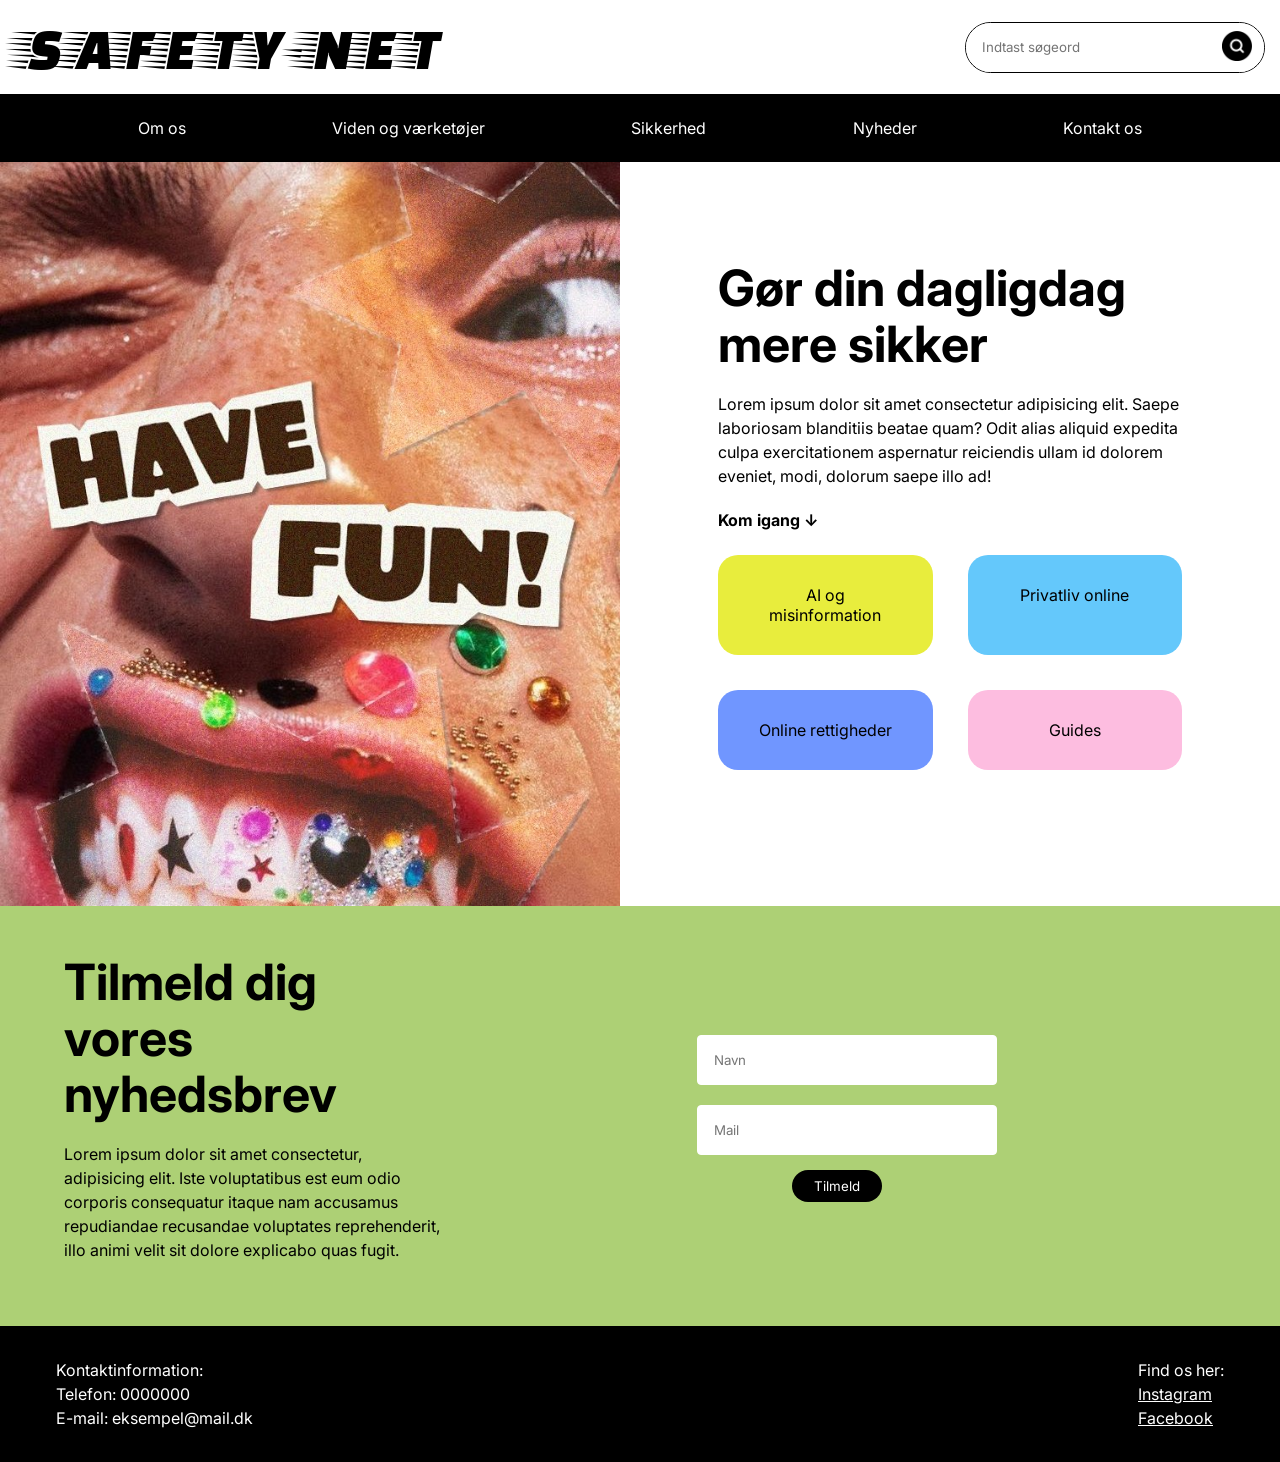
==== index.html @ ba42f917 "hjemmeside final ish" ====
<!DOCTYPE html>
<html lang="da">
<head>
    <meta charset="UTF-8">
    <meta name="viewport" content="width=device-width, initial-scale=1.0">
    <title>Document</title>
    <link rel="stylesheet" href="style.css">

    <link rel="preconnect" href="https://fonts.googleapis.com">
    <link rel="preconnect" href="https://fonts.gstatic.com" crossorigin>
    <link href="https://fonts.googleapis.com/css2?family=Faster+One&display=swap" rel="stylesheet">

    <link rel="preconnect" href="https://fonts.googleapis.com">
    <link rel="preconnect" href="https://fonts.gstatic.com" crossorigin>
    <link href="https://fonts.googleapis.com/css2?family=Inter:ital,opsz,wght@0,14..32,100..900;1,14..32,100..900&display=swap" rel="stylesheet">
</head>
<body>
    <!-- header -->
     <header class="header">
        <h1 class="logo">
        <a href="index.html">SAFETY-NET</a>
        </h1>
        <div class="search">
            <input type="search" placeholder="Indtast søgeord" aria-label="Indtast søgeord">
            <button type="button" aria-label="Søg">
                <img src="billeder/search.png" alt="">
            </button>
        </div>
     </header>

     <!-- navigation -->
      <nav class="navigation" aria-label="Navigation">
        <a href="omos.html">Om os</a>
        <a href="#">Viden og værketøjer</a>
        <a href="#">Sikkerhed</a>
        <a href="#">Nyheder</a>
        <a href="kontakt.html">Kontakt os</a>
      </nav>

      <main>
      <!-- hero halløj -->
       <section class="hero">
        <div class="hero-image">
            <img src="billeder/havefun.jpg" alt="person med tandsmykker og perler på ansigtet laver sjov grimasse, tekst på engelsk siger Have Fun">
        </div>

        <div class="hero-content">
            <div class="hero-text">
                <h2>Gør din dagligdag mere sikker</h2>
                <p>Lorem ipsum dolor sit amet consectetur adipisicing elit. Saepe laboriosam blanditiis beatae quam? Odit alias aliquid expedita culpa exercitationem aspernatur reiciendis ullam id dolorem eveniet, modi, dolorum saepe illo ad!</p> <br>
                <p><b>Kom igang ↓</b></p>
            </div>

            <div class="hero-links">
                <a href="#" class="kasse1">AI og misinformation</a>
                <a href="#" class="kasse2">Privatliv online</a>
                <a href="#" class="kasse3">Online rettigheder</a>
                <a href="#" class="kasse4">Guides</a>
            </div>
        </section>
        </div>

       <!-- nyhedsbrev -->
        <section class="newsletter">
            <div class="newsletter-text">
                <h2>Tilmeld dig vores nyhedsbrev</h2>
                <p>Lorem ipsum dolor sit amet consectetur, adipisicing elit. Iste voluptatibus est eum odio corporis consequatur itaque nam accusamus repudiandae recusandae voluptates reprehenderit, illo animi velit sit dolore explicabo quas fugit.</p>
            </div>

            <div class="newsletter-form">
                <form>
                    <input type="text" placeholder="Navn" aria-label="Navn">
                    <input type="email" placeholder="Mail" aria-label="Mail">
                    <br>
                    <button type="submit">Tilmeld</button>
                </form>
            </div>
        </section>
        </main>


    <!-- footer -->
     <footer class="footer">
        <div class="contact">
            <p>Kontaktinformation:</p>
            <p>
                Telefon: 0000000 <br>
                E-mail: eksempel@mail.dk 
            </p>
        </div>
        <div class="socials">
            <p>Find os her:</p>
            <a href="#">Instagram</a> <br>
            <a href="#">Facebook</a>
        </div>
     </footer>
</body>
</html>
---- style.css ----
*{
    margin: 0;
    box-sizing: border-box;
    font-family: "Inter", sans-serif;
    color: black;
}

html, body{
    height: 100%;
    margin: 0;
}

body{
    display: flex;
    flex-direction: column;
}

.logo a{
    font-family: "Faster One", system-ui;
    font-size: 60px;
    font-weight: lighter;
    text-decoration: none;
}

p{
    line-height: 1.5rem;
}

/* header */
.header{
    display: grid;
    grid-template-columns: 1fr auto;
    align-items: center;
    gap: 20px;
    padding: 15px;
    background-color: white;
}

.search{
    display: flex;
    border: 1px solid black;
    border-radius: 30px;
    overflow: hidden;
    max-width: 300px;
    width: 100%;
}

.search input{
    border: none;
    padding: 0.5rem 1rem;
    outline: none;
    width: 100%;
}

.search button{
    background-color: white;
    border: none;
    padding: 0.5rem 0.75rem;
    cursor: pointer;
}

.search button img{
    width: 30px;
    height: 30px;
    object-fit: contain;
}

/* tilbage knap */
.goback button{
    background-color: white;
    border: none;
    margin: 1.5rem;
}

.goback button:hover{
    cursor: pointer;
}

/* navigation */
.navigation{
    display: flex;
    flex-direction: center;
    flex-wrap: wrap;
    gap: 1.5rem;
    /* ^ unødvendig?? */
    padding: 1.5rem 1rem;
    background-color: black;
    justify-content: space-evenly;
    
}

.navigation a{
    text-decoration: none;
    color: white;
}

.navigation a:hover{
    text-decoration: underline;
}

/* main */
.hero{
    display: grid;
    grid-template-columns: 1fr 2fr;
}

.hero-image img{
    width: 620px;
    height: 100%;
}

.hero-content{
    display: flex;
    flex-direction: column;
    justify-content: right;
    margin: 10%;
    padding: 2rem;
    
}

.hero-text{
    display: flex;
    flex-direction: column;
    text-align: left;
}

h2{
    margin-bottom: 20px;
    line-height: 3.5rem;
    font-size: 50px;
}

.hero-links{
    display: grid;
    grid-template-columns: repeat(2, 1fr);
    grid-template-rows: repeat(auto auto);
    box-sizing: content-box;
    list-style: none;
    margin-top: 5%;
    gap: 35px;
}

.hero-links a{
    text-align: center;
    text-decoration: none;
    color: black;
    padding: 30px;
    border-radius: 20px;
    transition: transform 0.3s ease;
}

.hero-links a:hover{
        transform: scale(1.08);
    }

.kasse1{
    background-color: #E8ED3D;
}

.kasse2{
    background-color: #64C8FB;
}

.kasse3{
    background-color: #7096FF;
}

.kasse4{
    background-color: #FDBDE0;
}

/* nyhedsbrev */
.newsletter{
    display: grid;
    grid-template-columns: 1fr 2fr;
    gap: 1rem;
    padding: 3rem 4rem;
    align-items:center;
    background-color: #ADD075;
}

.newsletter-text{
    margin-bottom: 1rem;
}

.newsletter-form{
    display: flex;
    flex-direction: column;
    gap: 1rem;
    max-width: 300px;
    width: 100%;
    justify-self: center;
    text-align: center;
}

.newsletter-form input{
    padding: 1rem;
    margin: 10px;
    border: 1px solid white;
    border-radius: 4px;
    background-color: white;
    width: 100%;
}

.newsletter button{
    background-color: black;
    color: white;
    border: none;
    padding: 0.5rem 1rem;
    border-radius: 16px;
    margin: 5px;
    cursor: pointer;
    width: 90px;
}

/* om os side */
.about{
    text-align: center;
    padding: 1.5rem;
    margin-left: 30%;
    margin-right: 30%;
}

/* kontaktformular */

.kontaktformular{
    display: flex;
    flex-direction: column;
    text-align: left;
    margin-right: 25%;
    margin-left: 25%;
}

.contact-text{
    margin-bottom: 15px;
}

.contact-form{
    width: 100%;
    max-width: 450px;;
}

.navnefelt{
    display: grid;
    grid-template-columns: 1fr 1fr;
    gap: 0.5rem;
}

.contact-form input, .contact-form textarea{
    width: 100%;
    padding: 5px;
    border: 1px solid black;
    margin-bottom: 2rem;
    border-radius: 5px;
}

.contact-form textarea{
    height: 160px;
    resize: none;
}

.contact-form button{
    background-color: black;
    color: white;
    border: none;
    padding: 0.5rem 1rem;
    border-radius: 16px;
    margin-bottom: 45px;
    cursor: pointer;
    width: 90px;
}

/* footer */
footer{
    background-color: black;
    display: flex;
    justify-content: space-between;
    margin-top: auto;
    padding: 2rem 3.5rem;
}

.footer p{
    color: white;
}

footer a{
    color: white;
    line-height: 1.5rem;
}

/* media queries halløj */
@media (max-width: 768px){
    header{
        grid-template-columns: 1fr;
        justify-items: center;
        padding: 1rem;
    }

    .search-bar{
        max-width: 100%;
    }

    .hero{
        grid-template-columns: 1fr;
        min-height: auto;
    }

    .newsletter{
        grid-template-columns: 1fr;
        padding: 2rem 1.5rem;
    }

    footer{
        grid-template-columns: 1fr;
        padding: 2rem 1.5rem;
        gap: 1rem;
    }
}
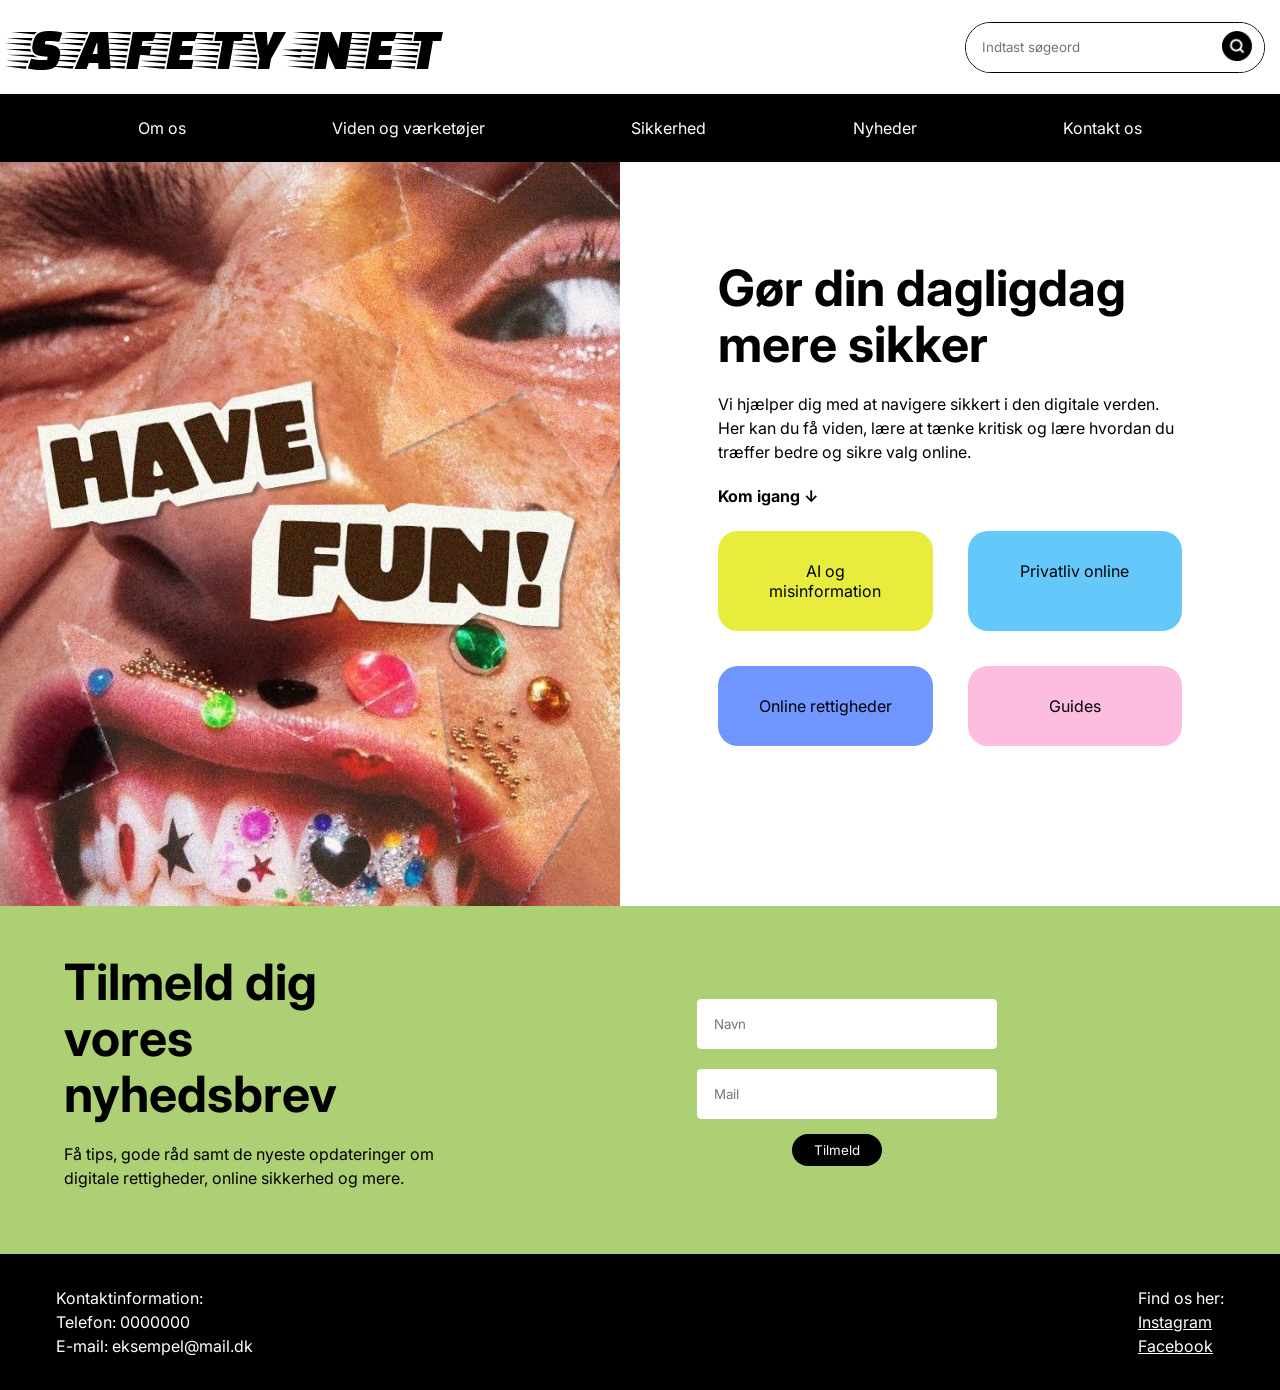
==== commit 4e05869c: "fix" ====
--- a/index.html
+++ b/index.html
@@ -3,7 +3,7 @@
 <head>
     <meta charset="UTF-8">
     <meta name="viewport" content="width=device-width, initial-scale=1.0">
-    <title>Document</title>
+    <title>Safety-net</title>
     <link rel="stylesheet" href="style.css">
 
     <link rel="preconnect" href="https://fonts.googleapis.com">
@@ -30,8 +30,8 @@
 
      <!-- navigation -->
       <nav class="navigation" aria-label="Navigation">
-        <a href="omos.html">Om os</a>
-        <a href="#">Viden og værketøjer</a>
+        <a href="#">Om os</a>
+        <a href="viden.html">Viden og værketøjer</a>
         <a href="#">Sikkerhed</a>
         <a href="#">Nyheder</a>
         <a href="kontakt.html">Kontakt os</a>
@@ -47,7 +47,7 @@
         <div class="hero-content">
             <div class="hero-text">
                 <h2>Gør din dagligdag mere sikker</h2>
-                <p>Lorem ipsum dolor sit amet consectetur adipisicing elit. Saepe laboriosam blanditiis beatae quam? Odit alias aliquid expedita culpa exercitationem aspernatur reiciendis ullam id dolorem eveniet, modi, dolorum saepe illo ad!</p> <br>
+                <p>Vi hjælper dig med at navigere sikkert i den digitale verden. Her kan du få viden, lære at tænke kritisk og lære hvordan du træffer bedre og sikre valg online.</p> <br>
                 <p><b>Kom igang ↓</b></p>
             </div>
 
@@ -64,7 +64,7 @@
         <section class="newsletter">
             <div class="newsletter-text">
                 <h2>Tilmeld dig vores nyhedsbrev</h2>
-                <p>Lorem ipsum dolor sit amet consectetur, adipisicing elit. Iste voluptatibus est eum odio corporis consequatur itaque nam accusamus repudiandae recusandae voluptates reprehenderit, illo animi velit sit dolore explicabo quas fugit.</p>
+                <p>Få tips, gode råd samt de nyeste opdateringer om digitale rettigheder, online sikkerhed og mere. <p>
             </div>
 
             <div class="newsletter-form">
--- a/style.css
+++ b/style.css
@@ -66,13 +66,16 @@
 }
 
 /* tilbage knap */
-.goback button{
+.goback a{
     background-color: white;
     border: none;
     margin: 1.5rem;
-}
-
-.goback button:hover{
+    text-decoration: none;
+    color: black;
+    display: inline-block;
+}
+
+.goback a:hover{
     cursor: pointer;
 }
 
@@ -213,12 +216,68 @@
     width: 90px;
 }
 
-/* om os side */
-.about{
-    text-align: center;
-    padding: 1.5rem;
-    margin-left: 30%;
-    margin-right: 30%;
+/* viden og værketøjer */
+
+.viden{
+    padding: 2rem;
+}
+.videnemner{
+    display: grid;
+    grid-template-columns: repeat(2, 1fr);
+    padding: 2rem;
+    gap: 5%;
+    }
+
+.videnoplys{
+    padding: 2rem; 
+}
+
+.p1{
+    background-color: #64C8FB;
+    padding: 25px;
+    border-radius: 15px;
+    height: 100%;
+    box-sizing: border-box;
+}
+
+.p2{
+    background-color: #FDBDE0;
+    padding: 25px;
+    border-radius: 15px;
+    height: 100%;
+    box-sizing: border-box;
+}
+
+.p3{
+    background-color: #E8ED3D;
+    padding: 25px;
+    border-radius: 15px;
+    height: 100%;
+    box-sizing: border-box;
+}
+
+.p4{
+    background-color: #9370DB;
+    padding: 25px;
+    border-radius: 15px;
+    height: 100%;
+    box-sizing: border-box;
+}
+
+.p5{
+    background-color: #FB5C43;
+    padding: 25px;
+    border-radius: 15px;
+    height: 100%;
+    box-sizing: border-box;
+}
+
+.p6{
+    background-color: #64C8FB;
+    padding: 25px;
+    border-radius: 15px;
+    height: 100%;
+    box-sizing: border-box;
 }
 
 /* kontaktformular */
@@ -289,7 +348,7 @@
 }
 
 /* media queries halløj */
-@media (max-width: 768px){
+@media screen and (max-width: 768px){
     header{
         grid-template-columns: 1fr;
         justify-items: center;
@@ -302,7 +361,28 @@
 
     .hero{
         grid-template-columns: 1fr;
-        min-height: auto;
+    }
+
+    .hero-links{
+        grid-template-columns: 1fr;
+    }
+
+    .hero img{
+        min-height: 200px;
+        width: 100%;
+    }
+
+    .hero-content{
+        padding: 2rem 1.5rem;
+    }
+
+    .videnemner{
+        grid-template-columns: 1fr;
+        gap: 2rem;
+    }
+
+    .videnoplys{
+
     }
 
     .newsletter{
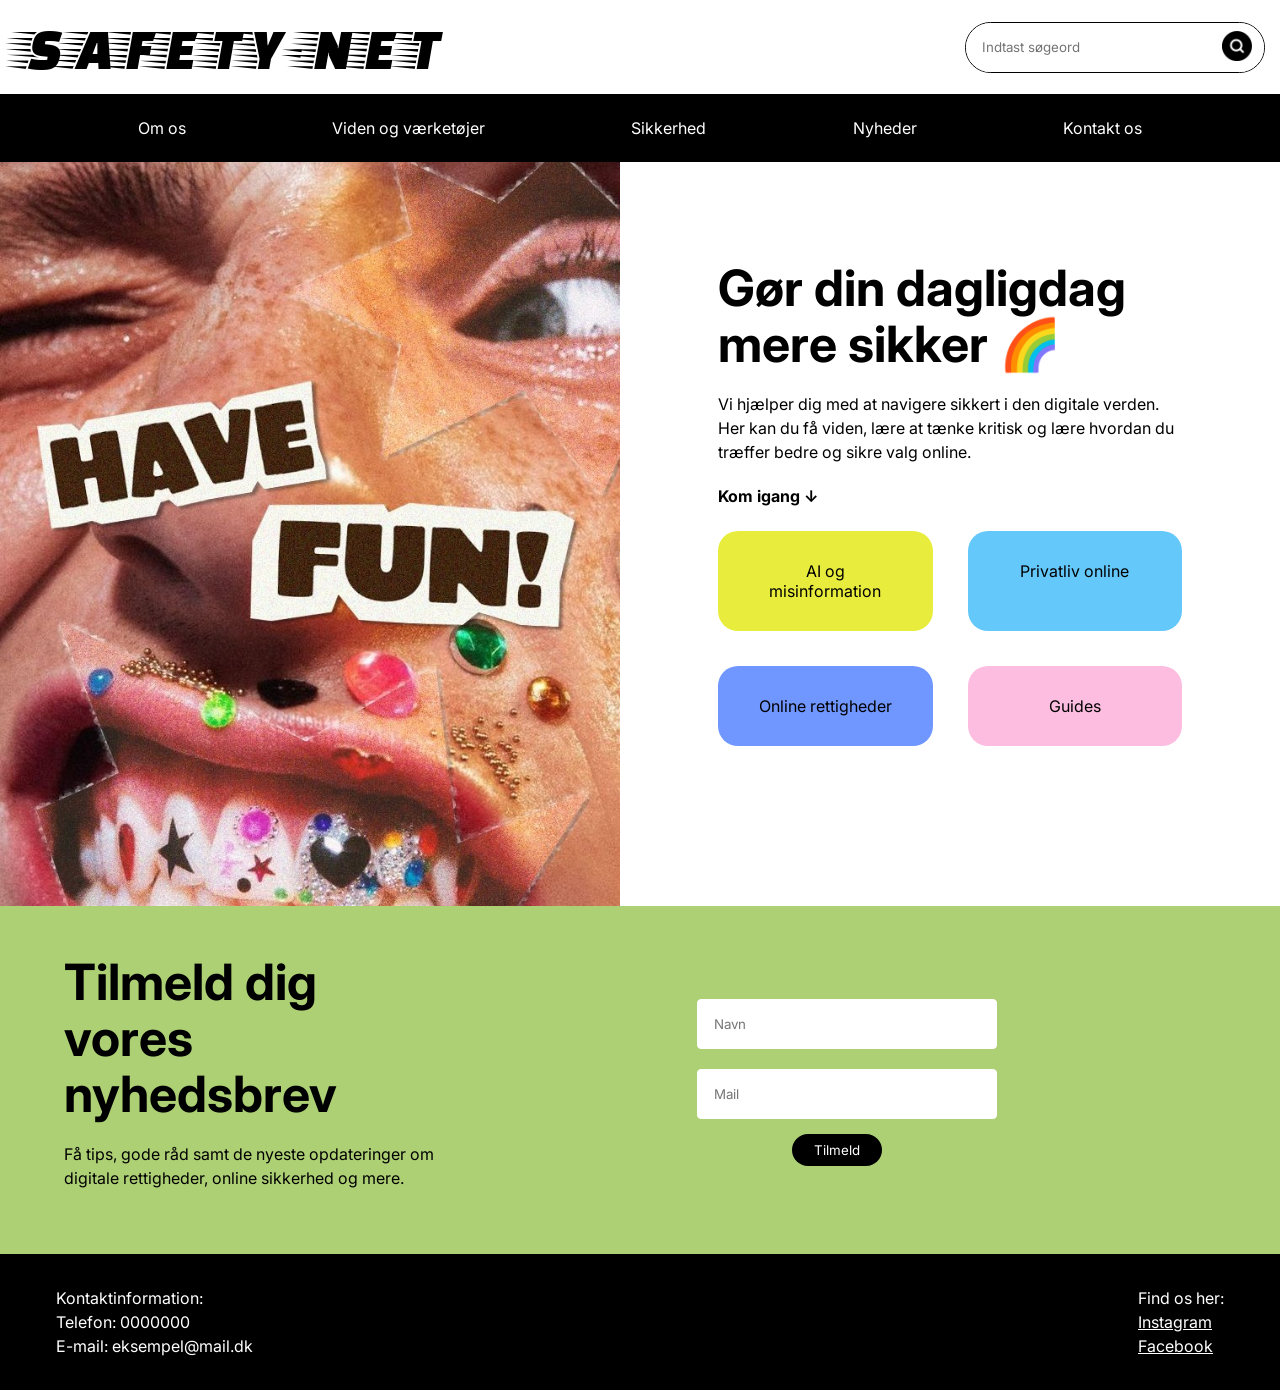
==== commit c13ca871: "fixx" ====
--- a/index.html
+++ b/index.html
@@ -46,7 +46,7 @@
 
         <div class="hero-content">
             <div class="hero-text">
-                <h2>Gør din dagligdag mere sikker</h2>
+                <h2>Gør din dagligdag mere sikker 🌈</h2>
                 <p>Vi hjælper dig med at navigere sikkert i den digitale verden. Her kan du få viden, lære at tænke kritisk og lære hvordan du træffer bedre og sikre valg online.</p> <br>
                 <p><b>Kom igang ↓</b></p>
             </div>
--- a/style.css
+++ b/style.css
@@ -24,6 +24,10 @@
 
 p{
     line-height: 1.5rem;
+}
+
+li{
+    line-height: 25px;
 }
 
 /* header */
@@ -225,7 +229,7 @@
     display: grid;
     grid-template-columns: repeat(2, 1fr);
     padding: 2rem;
-    gap: 5%;
+    gap: 4%;
     }
 
 .videnoplys{
@@ -233,15 +237,19 @@
 }
 
 .p1{
-    background-color: #64C8FB;
-    padding: 25px;
-    border-radius: 15px;
-    height: 100%;
-    box-sizing: border-box;
+    background-color: black;
+    padding: 25px;
+    border-radius: 15px;
+    height: 100%;
+    box-sizing: border-box;
+}
+
+.p1 *{
+    color: white;
 }
 
 .p2{
-    background-color: #FDBDE0;
+    background-color: #ADD075;
     padding: 25px;
     border-radius: 15px;
     height: 100%;
@@ -249,7 +257,7 @@
 }
 
 .p3{
-    background-color: #E8ED3D;
+    background-color: #F8C435;
     padding: 25px;
     border-radius: 15px;
     height: 100%;
@@ -257,7 +265,7 @@
 }
 
 .p4{
-    background-color: #9370DB;
+    background-color: #F8C435;
     padding: 25px;
     border-radius: 15px;
     height: 100%;
@@ -265,7 +273,7 @@
 }
 
 .p5{
-    background-color: #FB5C43;
+    background-color: #ADD075;
     padding: 25px;
     border-radius: 15px;
     height: 100%;
@@ -273,11 +281,15 @@
 }
 
 .p6{
-    background-color: #64C8FB;
-    padding: 25px;
-    border-radius: 15px;
-    height: 100%;
-    box-sizing: border-box;
+    background-color: black;
+    padding: 25px;
+    border-radius: 15px;
+    height: 100%;
+    box-sizing: border-box;
+}
+
+.p6 *{
+    color: white;
 }
 
 /* kontaktformular */
@@ -373,7 +385,7 @@
     }
 
     .hero-content{
-        padding: 2rem 1.5rem;
+        padding: 2rem;
     }
 
     .videnemner{
@@ -381,18 +393,14 @@
         gap: 2rem;
     }
 
-    .videnoplys{
-
-    }
-
     .newsletter{
         grid-template-columns: 1fr;
-        padding: 2rem 1.5rem;
+        padding: 2rem;
     }
 
     footer{
         grid-template-columns: 1fr;
-        padding: 2rem 1.5rem;
+        padding: 2rem;
         gap: 1rem;
     }
 }
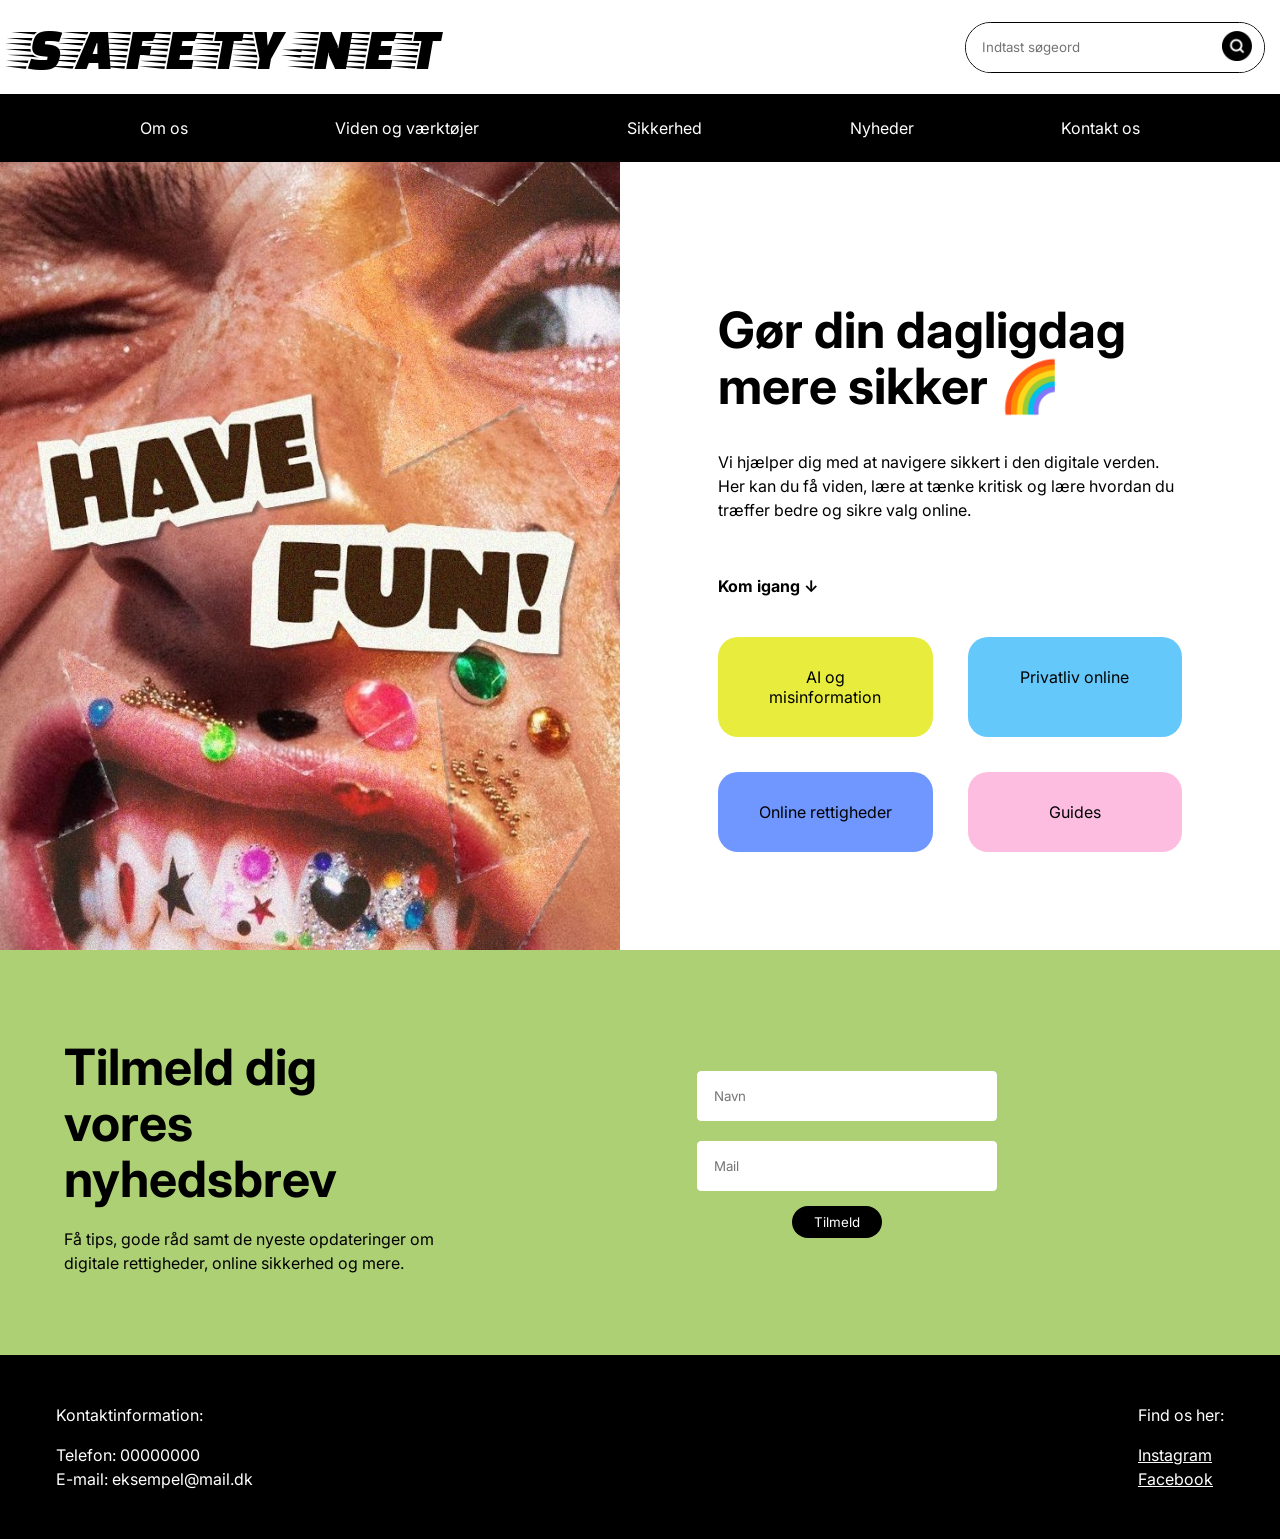
==== commit 4423d998: "fixxx" ====
--- a/index.html
+++ b/index.html
@@ -6,20 +6,18 @@
     <title>Safety-net</title>
     <link rel="stylesheet" href="style.css">
 
-    <link rel="preconnect" href="https://fonts.googleapis.com">
-    <link rel="preconnect" href="https://fonts.gstatic.com" crossorigin>
-    <link href="https://fonts.googleapis.com/css2?family=Faster+One&display=swap" rel="stylesheet">
+  <link rel="preconnect" href="https://fonts.googleapis.com">
+  <link rel="preconnect" href="https://fonts.gstatic.com" crossorigin>
+  <link href="https://fonts.googleapis.com/css2?family=Faster+One&family=Inter:wght@400;600;700&display=swap" rel="stylesheet">
 
-    <link rel="preconnect" href="https://fonts.googleapis.com">
-    <link rel="preconnect" href="https://fonts.gstatic.com" crossorigin>
-    <link href="https://fonts.googleapis.com/css2?family=Inter:ital,opsz,wght@0,14..32,100..900;1,14..32,100..900&display=swap" rel="stylesheet">
 </head>
+
 <body>
     <!-- header -->
      <header class="header">
-        <h1 class="logo">
+        <div class="logo">
         <a href="index.html">SAFETY-NET</a>
-        </h1>
+        </div>
         <div class="search">
             <input type="search" placeholder="Indtast søgeord" aria-label="Indtast søgeord">
             <button type="button" aria-label="Søg">
@@ -28,16 +26,17 @@
         </div>
      </header>
 
+    
      <!-- navigation -->
       <nav class="navigation" aria-label="Navigation">
         <a href="#">Om os</a>
-        <a href="viden.html">Viden og værketøjer</a>
+        <a href="viden.html">Viden og værktøjer</a>
         <a href="#">Sikkerhed</a>
         <a href="#">Nyheder</a>
         <a href="kontakt.html">Kontakt os</a>
       </nav>
 
-      <main>
+    <main>
       <!-- hero halløj -->
        <section class="hero">
         <div class="hero-image">
@@ -57,14 +56,14 @@
                 <a href="#" class="kasse3">Online rettigheder</a>
                 <a href="#" class="kasse4">Guides</a>
             </div>
+        </div>
         </section>
-        </div>
 
        <!-- nyhedsbrev -->
         <section class="newsletter">
             <div class="newsletter-text">
                 <h2>Tilmeld dig vores nyhedsbrev</h2>
-                <p>Få tips, gode råd samt de nyeste opdateringer om digitale rettigheder, online sikkerhed og mere. <p>
+                <p>Få tips, gode råd samt de nyeste opdateringer om digitale rettigheder, online sikkerhed og mere.</p>
             </div>
 
             <div class="newsletter-form">
@@ -76,7 +75,7 @@
                 </form>
             </div>
         </section>
-        </main>
+    </main>
 
 
     <!-- footer -->
@@ -84,7 +83,7 @@
         <div class="contact">
             <p>Kontaktinformation:</p>
             <p>
-                Telefon: 0000000 <br>
+                Telefon: 00000000 <br>
                 E-mail: eksempel@mail.dk 
             </p>
         </div>
--- a/style.css
+++ b/style.css
@@ -1,13 +1,12 @@
-*{
-    margin: 0;
+*{ 
     box-sizing: border-box;
     font-family: "Inter", sans-serif;
     color: black;
 }
 
 html, body{
-    height: 100%;
     margin: 0;
+    min-height: 100vh;
 }
 
 body{
@@ -52,7 +51,8 @@
 .search input{
     border: none;
     padding: 0.5rem 1rem;
-    outline: none;
+    outline: 3px solid #0057D9;
+    outline-offset: 3px;
     width: 100%;
 }
 
@@ -70,9 +70,7 @@
 }
 
 /* tilbage knap */
-.goback a{
-    background-color: white;
-    border: none;
+.goback a{ 
     margin: 1.5rem;
     text-decoration: none;
     color: black;
@@ -86,10 +84,8 @@
 /* navigation */
 .navigation{
     display: flex;
-    flex-direction: center;
     flex-wrap: wrap;
     gap: 1.5rem;
-    /* ^ unødvendig?? */
     padding: 1.5rem 1rem;
     background-color: black;
     justify-content: space-evenly;
@@ -101,7 +97,7 @@
     color: white;
 }
 
-.navigation a:hover{
+.navigation a:hover, :focus-visible{
     text-decoration: underline;
 }
 
@@ -119,7 +115,6 @@
 .hero-content{
     display: flex;
     flex-direction: column;
-    justify-content: right;
     margin: 10%;
     padding: 2rem;
     
@@ -128,7 +123,6 @@
 .hero-text{
     display: flex;
     flex-direction: column;
-    text-align: left;
 }
 
 h2{
@@ -140,9 +134,6 @@
 .hero-links{
     display: grid;
     grid-template-columns: repeat(2, 1fr);
-    grid-template-rows: repeat(auto auto);
-    box-sizing: content-box;
-    list-style: none;
     margin-top: 5%;
     gap: 35px;
 }
@@ -229,7 +220,7 @@
     display: grid;
     grid-template-columns: repeat(2, 1fr);
     padding: 2rem;
-    gap: 4%;
+    gap: 2rem;
     }
 
 .videnoplys{
@@ -298,8 +289,8 @@
     display: flex;
     flex-direction: column;
     text-align: left;
-    margin-right: 25%;
-    margin-left: 25%;
+    width: min(100% - 2rem, 450px);
+    margin-inline: auto;
 }
 
 .contact-text{
@@ -308,7 +299,7 @@
 
 .contact-form{
     width: 100%;
-    max-width: 450px;;
+    max-width: 450px;
 }
 
 .navnefelt{
@@ -327,7 +318,7 @@
 
 .contact-form textarea{
     height: 160px;
-    resize: none;
+    resize: vertical;
 }
 
 .contact-form button{
@@ -367,7 +358,7 @@
         padding: 1rem;
     }
 
-    .search-bar{
+    .search{
         max-width: 100%;
     }
 
@@ -399,7 +390,7 @@
     }
 
     footer{
-        grid-template-columns: 1fr;
+        flex-direction: column;
         padding: 2rem;
         gap: 1rem;
     }
